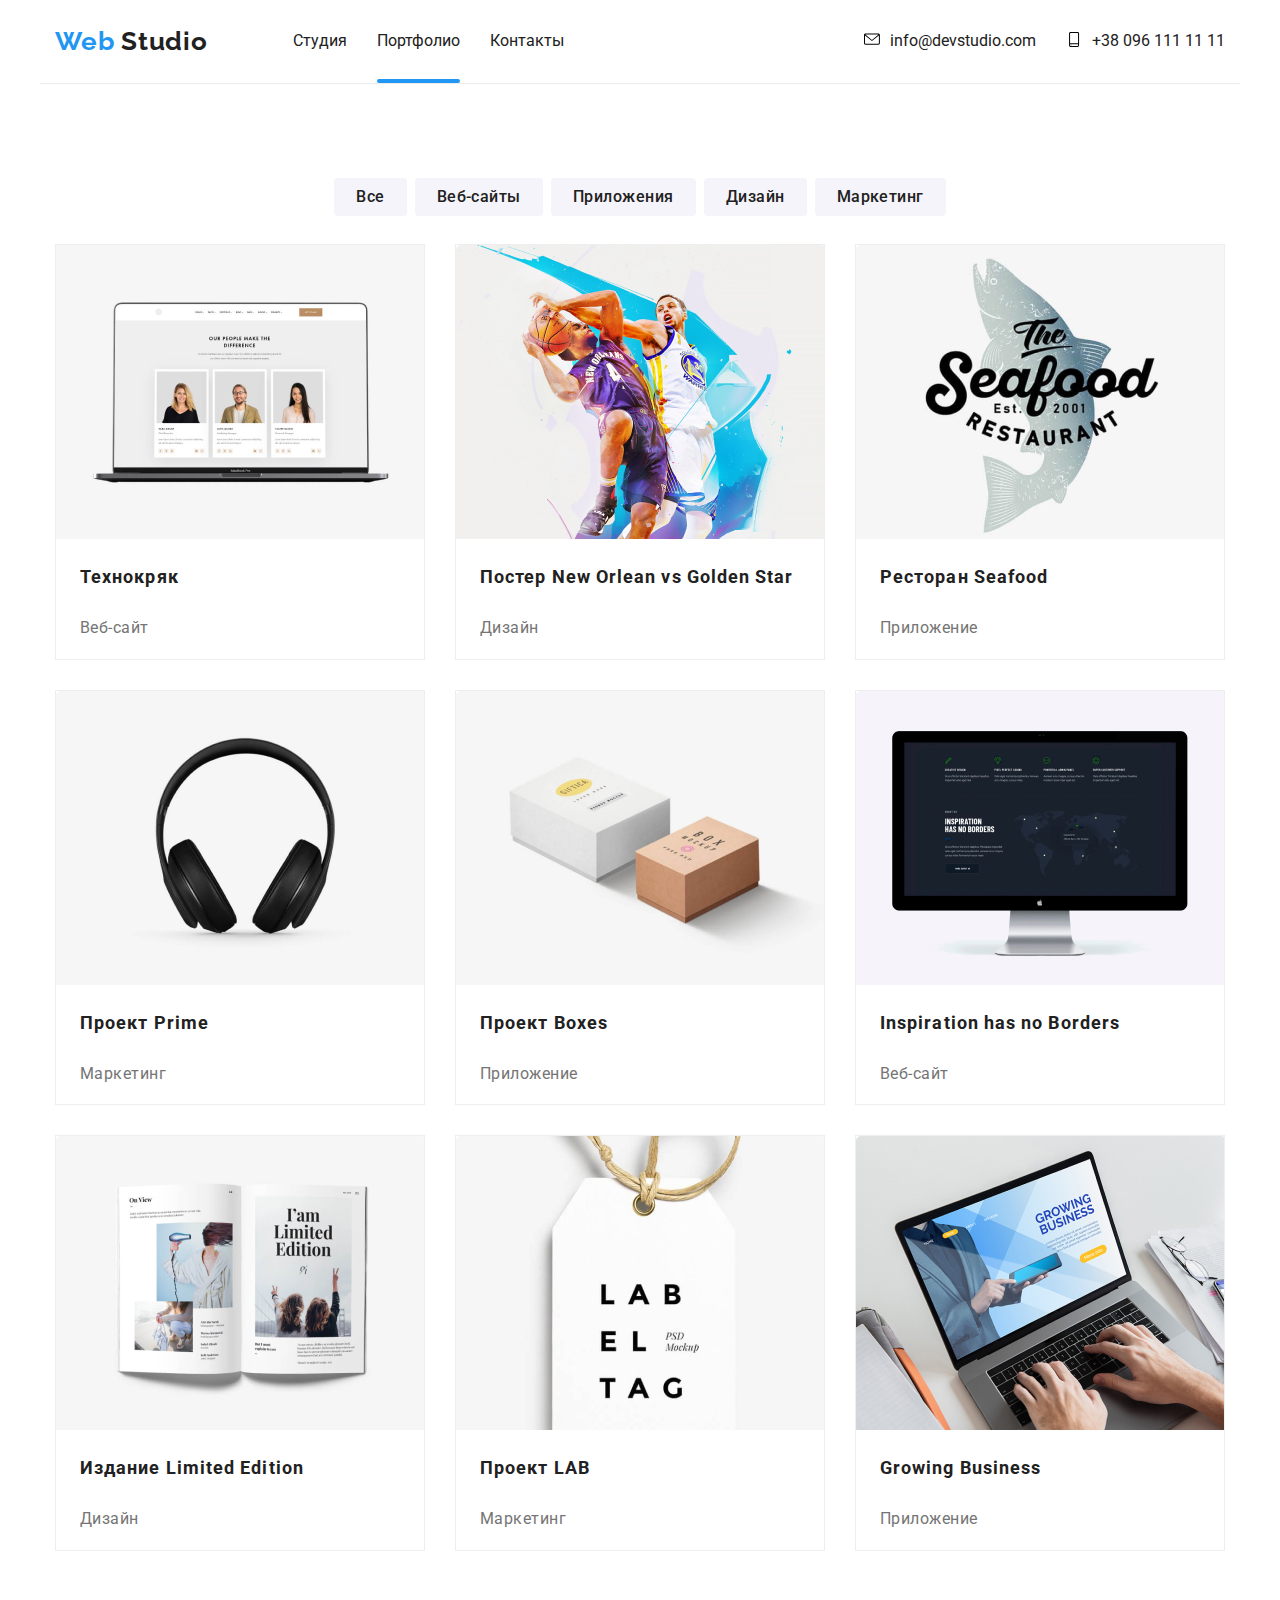
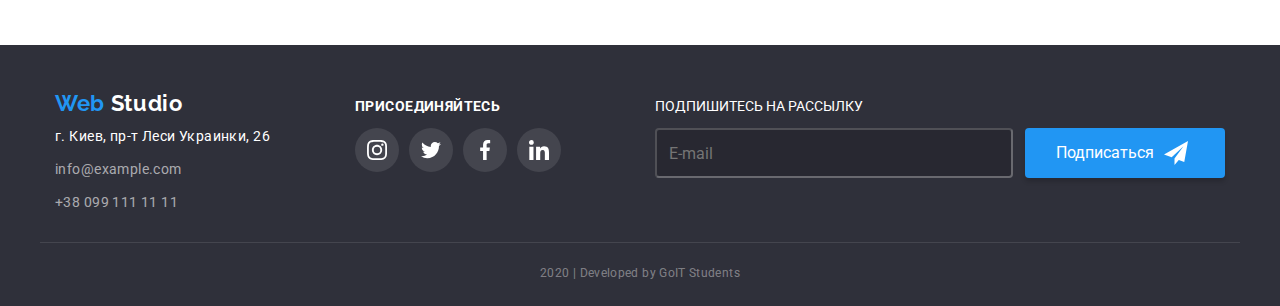
==== portfolio.html @ 6c9eb618 "дабавляет данные в репозиторий" ====
<!DOCTYPE html>
<html lang="en">
<head>
    <meta charset="UTF-8">
    <meta name="viewport" content="width=device-width, initial-scale=1.0">
    <title>web_studio.v.2</title>
    <link rel="stylesheet" href="https://cdnjs.cloudflare.com/ajax/libs/modern-normalize/0.6.0/modern-normalize.min.css">
    <link href="https://fonts.googleapis.com/css2?family=Raleway:wght@700&family=Roboto:wght@400;500;700&display=swap" rel="stylesheet">
    <link rel="stylesheet" href="./css/style.css">
</head>
<body class="page">

    <h1 class="killer-margin dn">portfolio</h1> <!--сделать невидимым, заголовок страницы-->
    <header class=" border content">
        <nav class="main-nav">
            <a class="logo" href="index.html">
                <p><span class="logo-color">Web</span> Studio</p>
            </a>

            <ul class="site-nav list">
                <li class="item"> <a class="link" href="./index.html">Студия</a> </li>
                <li class="item active"> <a class="link" href="./portfolio.html">Портфолио</a> </li>
                <li class="item"> <a class="link" href="">Контакты</a> </li>
            </ul>
            <address class="address-list">
                <ul class="list address-list">
                    <li class="item">
                        <a class="contacts link" href="mailto:info@devstudio.com">
                            <svg class="mail-icon"><use href="./img/symbol-defs2.svg#icon-mail"></use></svg>
                            info@devstudio.com</a>
                    </li>
                    <li class="item">
                        <a class="contacts link" href="tel:+380961111111">
                            <svg class="mail-icon"><use href="./img/symbol-defs2.svg#icon-phone"></use></svg>
                            +38 096 111 11 11</a>
                    </li>
                </ul>
            </address>
        
        </nav>  
    </header>

    <main>
        <!--блок ссылок 1-->
        <section class="content section-margin">
            <h2 class="dn">блок ссылок 1</h2> <!--сделать невидимым-->
            <div class="radio">
                <div class="radio-item">
                <input type="radio" class="radio-button" name="all" id="all">
                <label for="all" class="radio-label">Все</label>
                </div>
                <div class="radio-item">
                <input type="radio" class="radio-button" name="web-sites" id="web-sites">
                <label for="web-sites" class="radio-label">Веб-сайты</label>
                </div>
                <div class="radio-item">
                <input type="radio" class="radio-button" name="appendix" id="appendix">
                <label for="appendix" class="radio-label">Приложения</label>
                </div>
                <div class="radio-item">
                <input type="radio" class="radio-button" name="design" id="design">
                <label for="design" class="radio-label">Дизайн</label>
                </div>
                <div class="radio-item">
                <input type="radio" class="radio-button" name="marketing" id="marketing">
                <label for="marketing" class="radio-label">Маркетинг</label>
                </div>
            </div>
        </section>

        <section class="content projects">
            <h2 class="killer-margin">блок ссылок 2</h2>
            <ul class="list projects">
                <li class="card">
                    <a class="card-link link" href="">
                        <div class="projects-modal">
                            <img src="./img/img_hw2/tehno.jpg" alt="Технокряк">
                            <p class="card-text">Технокряк это современная площадка распространения коронавируса.
                            Компании используют эту платформу для цифрового шпионажа и атак
                            на защищённые сервера конкурентов</p>
                        </div>
                        <h3 class="projects-title">Технокряк</h3>
                        <p class="projects-item">Веб-сайт</p>
                
                    </a>
                                     
                </li>
                <li class="card">
                    <a class="card-link link" href="">
                        <div class="projects-modal">
                        <img src="./img/img_hw2/img.jpg" alt="Баскетбол">
                        <p class="card-text">Технокряк это современная площадка распространения коронавируса.
                            Компании используют эту платформу для цифрового шпионажа и атак
                            на защищённые сервера конкурентов</p> </div>
                        <h3 class="projects-title">Постер New Orlean vs Golden Star</h3>
                        <p class="projects-item">Дизайн</p>
                        
                    </a>
                </li>
                <li class="card">
                    <a class="card-link link" href="">
                        <div class="projects-modal">
                            <img src="./img/img_hw2/img1.jpg" alt="Ресторан_Seafood">
                            <p class="card-text">Технокряк это современная площадка распространения коронавируса.
                            Компании используют эту платформу для цифрового шпионажа и атак
                            на защищённые сервера конкурентов</p> 
                        </div>
                        <h3 class="projects-title">Ресторан Seafood</h3>
                        <p class="projects-item">Приложение</p>    
                    </a>
                </li>

                <li class="card">
                    <a class="card-link link" href="">
                        <div class="projects-modal">
                            <img src="./img/img_hw2/img2.jpg" alt="Наушники">
                            <p class="card-text">Технокряк это современная площадка распространения коронавируса.
                            Компании используют эту платформу для цифрового шпионажа и атак
                            на защищённые сервера конкурентов</p> 
                        </div>
                        <h3 class="projects-title">Проект Prime</h3>
                        <p class="projects-item">Маркетинг</p>
                    </a>
                </li>

                <li class="card">
                    <a class="card-link link" href="">
                        <div class="projects-modal">
                            <img src="./img/img_hw2/img3.jpg" alt="Коробки">
                            <p class="card-text">Технокряк это современная площадка распространения коронавируса.
                            Компании используют эту платформу для цифрового шпионажа и атак
                            на защищённые сервера конкурентов</p> 
                        </div>
                        <h3 class="projects-title">Проект Boxes</h3>
                        <p class="projects-item">Приложение</p>
                    </a>
                </li>

                <li class="card">
                    <a class="card-link link" href="">
                        <div class="projects-modal">
                        <img src="./img/img_hw2/img4.jpg" alt="Монитор">
                        <p class="card-text">Технокряк это современная площадка распространения коронавируса.
                            Компании используют эту платформу для цифрового шпионажа и атак
                            на защищённые сервера конкурентов</p> 
                        </div>
                        <h3 class="projects-title">Inspiration has no Borders</h3>
                        <p class="projects-item">Веб-сайт</p>
                    </a>
                </li>

                <li class="card">
                    <a class="card-link link" href="">
                        <div class="projects-modal">
                            <img src="./img/img_hw2/img5.jpg" alt="Журнал">
                            <p class="card-text">Технокряк это современная площадка распространения коронавируса.
                            Компании используют эту платформу для цифрового шпионажа и атак
                            на защищённые сервера конкурентов</p> 
                        </div>
                        <h3 class="projects-title">Издание Limited Edition</h3>
                        <p class="projects-item">Дизайн</p>
                    </a>
                </li>

                <li class="card">
                    <a class="card-link link" href="">
                        <div class="projects-modal">
                            <img src="./img/img_hw2/img6.jpg" alt="Лейба">
                            <p class="card-text">Технокряк это современная площадка распространения коронавируса.
                            Компании используют эту платформу для цифрового шпионажа и атак
                            на защищённые сервера конкурентов</p> 
                        </div>
                        <h3 class="projects-title">Проект LAB</h3>
                        <p class="projects-item">Маркетинг</p>
                    </a>
                </li>
                <li class="card">
                    <a class="card-link link" href="">
                        <div class="projects-modal">
                            <img src="./img/img_hw2/img7.jpg" alt="Ноутбук">
                            <p class="card-text">Технокряк это современная площадка распространения коронавируса.
                            Компании используют эту платформу для цифрового шпионажа и атак
                            на защищённые сервера конкурентов</p> 
                        </div>
                        <h3 class="projects-title">Growing Business</h3>
                        <p class="projects-item">Приложение</p>
                    </a>
                </li>
                
            </ul>
        </section>
    </main>

    <footer class="section-margin footer">
        <div class="content footer-contacts">
            <div class="column-one">
                <a class="footer-logo" href="index.html">
                    <p class="logo-margin"><span class="logo-color">Web</span> Studio</p>
                </a>
                <address class="footer-address tel-mail">
                    <p class="footer-address-item">г. Киев, пр-т Леси Украинки, 26</p>
                    <a class="link tel-mail-link" href="mailto:info@example.com" >info@example.com</a>
                    <a class="link tel-mail-link" href="tel:+380991111111">+38 099 111 11 11</a>
                </address>
            
            </div>
            <div class="column-two"> 
                <p class="connecting">присоединяйтесь</p>
                <ul class="social list">  
                    <li class="social-item"><a class="social-link" href="" aria-label="instagram">
                        <svg class="social-icon">
                        <use href="./img/symbol-defs2.svg#icon-instagram"></use>
                        </svg></a>
                    </li>
                    <li class="social-item"><a class="social-link" href="" aria-label="twitter">
                        <svg class="social-icon">
                        <use href="./img/symbol-defs2.svg#icon-twitter"></use>
                        </svg></a>
                    </li>
                    <li class="social-item"><a class="social-link" href="" aria-label="facebook">
                        <svg class="social-icon">
                        <use href="./img/symbol-defs2.svg#icon-facebook"></use>
                        </svg></a>
                    </li>
                    <li class="social-item"><a class="social-link" href="" aria-label="in">
                        <svg class="social-icon">
                        <use href="./img/symbol-defs2.svg#icon-linkedin"></use>
                        </svg></a>
                    </li>
                </ul>
            </div>
            <form class="form">
                <div class="form-field">
                    <p class="form-text">Подпишитесь на рассылку</p>
                        <div class="form-position">
                            <input type="email" placeholder="E-mail" class="form-input" name="email" id="email">
                            <button class="form-button" type="submit">Подписаться <svg class="button-icon"><use href="./img/symbol-defs-3.svg#icon-fly"></use></svg> </button>
                        </div>
                </div>
            </form>       
        </div>       
        <div class="content dev_border"><p class="developed">2020 | Developed by GoIT Students </p></div>
      
    </footer>
</body>
</html>
---- css/style.css ----
/* задаем стандартные цвета */
:root {
--primary-text-color: #212121;
--title-text-color: #757575;
--accent-color: #2196F3;
--white-color: #fff;
}
/* задаем цвет страницы базовый */
.page {
    background-color: #fff;
    font-family: 'Roboto', sans-serif;
    box-sizing: border-box;
}
.list {
    list-style: none;
    padding: 0;
    margin: 0;
    
}

.address-list {
    display: flex;
    margin-left: auto;
}



/* стилизуем логотип */
.logo {
    font-family: Raleway;
    font-weight: bold;
    font-size: 26px;
    line-height: 31px;
    letter-spacing: 0.03em;
    text-decoration: none;
    color: var(--primary-text-color);
}
.logo-portfolio {
    font-family: Raleway;
    font-weight: bold;
    font-size: 26px;
    line-height: 31px;
    letter-spacing: 0.03em;
    text-shadow:0px 4px 4px rgba(0, 0, 0, 0.25), 0px 4px 4px rgba(0, 0, 0, 0.25), 0px 4px 4px rgba(0, 0, 0, 0.25), 0px 4px 4px rgba(0, 0, 0, 0.25);
    color: var(--primary-text-color);
}

.logo-color {
    color: var(--accent-color);
}

.border {
    border-bottom: 1px solid #ECECEC;
}

/* стилизуем навигацию и контакты */
.site-nav {
    font-family: 'Roboto', sans-serif;
    display: flex;
    margin-left: 85px;
}
.site-nav .item {
    margin-left: auto;
    position: relative;
        
}

.active ::after {
content: '';
position: absolute;
bottom: 0;
left: 0;
height: 4px;
width: 100%;
background-color: var(--accent-color);
border-radius: 4px;
}

.site-nav .item:not(:last-child) {
    margin-right: 50px;
}
.site-nav .link {
    display: block;
    color: var(--primary-text-color);
    font-family: 'Roboto', sans-serif;
    padding-top: 32px;
    padding-bottom: 32px;
    
}

.list .item:not(:last-child) {
margin-right: 30px;
}

.main-nav {
    display: flex;
    align-items: center;  
}

.link {
    text-decoration: none;
   
}
.site-nav .link {
    transition-property: color;
    transition-duration: 250ms;
    transition-timing-function: cubic-bezier(0.4, 0, 0.2, 1);
}

.site-nav .link:hover, .site-nav .link:focus {
    color: var(--accent-color);
}

.mail-icon {
    width: 16px;
    height: 15px;
    margin-right: 10px;
    transition: fill 250ms cubic-bezier(0.4, 0, 0.2, 1);

}

.contacts {
    display: inline-flex;
    color: var(--primary-text-color);
    font-style: normal;
    transition: color 250ms cubic-bezier(0.4, 0, 0.2, 1);
}
.contacts:hover, .contacts :focus {
    color: var(--accent-color);
    fill: var(--accent-color);
}

.contacts:hover svg, .contacts:focus svg {
    fill: var(--accent-color);
}

.hero {
    width: 600px;
    padding: 200px 0px;
       
}
.hero-bgc {
    max-width: 1600px;
    max-height: 600px;
    margin-left: auto;
    margin-right: auto;
    background-repeat: no-repeat;
    background-position: center;
    background-image: linear-gradient(rgba(47, 48, 58, 0.8), rgba(47, 48, 58, 0.8)
    ), url(../img/hw4/hero.jpg);  
     
}


.hero-title {
    font-family: Roboto;
    font-weight: 900;
    font-size: 44px;
    line-height: 60px;
    text-align: center;
    letter-spacing: 0.06em;
    text-transform: uppercase;
    max-width: 696px;
    margin-left: auto;
    margin-right: auto;
    margin-bottom: 30px;
    margin-top: 0px;
    color: var(--white-color);
    

}
.button-link {
    display: block;
    font-family: Roboto;
    font-weight: bold;
    font-size: 16px;
    line-height: 30px;
    text-align: center;
    margin-left: auto;
    margin-right: auto;
    width: 200px;
    color: var(--white-color);
    background-color:var(--accent-color);
    border-radius: 4px;
    padding: 10px 32px;
}

.advantages {
    display: flex;
}

.advantages-item:not(:last-child) {
    margin-right: 30px;

}

.advantages-icon {
    width: 70px;
    height: 70px;
}

.work {
    display: flex;
}
.work-item:not(:last-child) {
margin-right: 30px;
}

.team {
    display: flex;
}

.team-item:not(:last-child) {
margin-right: 30px;
}

.team-item {
    box-shadow: 0px 2px 1px rgba(0, 0, 0, 0.2), 0px 1px 1px rgba(0, 0, 0, 0.14), 0px 1px 3px rgba(0, 0, 0, 0.12);
border-radius: 0px 0px 4px 4px;
}

.social {
    display: flex;
    justify-content: center;
}

.social-item {
    margin-bottom: 24px;
    width: 44px;
    height: 44px;
    
    
    
}
.social-link:hover, .social-link:focus {
    background-color: var(--accent-color);
    border-radius: 100px;
}

.social-link:hover svg, .social-link:focus svg {
    fill: #fff;
    }

.social-item + .social-item {
    margin-left: 10px;
}

 .social-link {
    display: block;
     width: 44px; 
     height: 44px; 
     padding: 12px;
    margin-bottom: 24px;
    border-radius: 100px;
    transition-property: background-color;
    transition-duration: 250ms;
    transition-timing-function: cubic-bezier(0.4, 0, 0.2, 1);
} 

.social-icon {
    width: 20px;
    height: 20px;
    fill: #AFB1B8;
    transition: fill 250ms cubic-bezier(0.4, 0, 0.2, 1);
     
}



.clients-icon1 {
    width: 44px;
    height: 49px;
    fill: #AFB1B8;
    transition: fill 250ms cubic-bezier(0.4, 0, 0.2, 1);
    }
 
.clients-icon2 {
    width: 40px;
    height: 52px;
    fill: #AFB1B8;
    transition: fill 250ms cubic-bezier(0.4, 0, 0.2, 1);
    }

.clients-icon3 {
    width: 41px;
    height: 43px;
    fill: #AFB1B8;
    transition: fill 250ms cubic-bezier(0.4, 0, 0.2, 1);
    }

.clients-icon4 {
    width: 80px;
    height: 42px;
    fill: #AFB1B8;
    transition: fill 250ms cubic-bezier(0.4, 0, 0.2, 1);
    }

.clients-icon5 {
    width: 59px;
    height: 47px;
    fill: #AFB1B8;
    transition: fill 250ms cubic-bezier(0.4, 0, 0.2, 1);
    }

.clients-icon6 {
    width: 89px;
    height: 46px;
    fill: #AFB1B8;
    transition: fill 250ms cubic-bezier(0.4, 0, 0.2, 1);
    }

    
.clients {
    display: flex;
    justify-content: space-between;
}

.clients-item {
    width: 170px;
    height: 90px;
      
}

.clients-link {
    display: inline-block;
    width: 170px;
    height: 90px;
    border-radius: 4px;
    border: solid #AFB1B8;
    border-width: 1px;
    text-align: center;
    padding: 19px 0px;
    transition: all 250ms cubic-bezier(0.4, 0, 0.2, 1);

}

.clients-link:hover svg, .clients-link:focus svg {
    fill: var(--accent-color);
    
}

.clients-link:hover, .clients-link:focus {
    border-color: var(--accent-color);
}
    
/* Подвал */

.footer .social-icon {
    fill: white;
}
.footer .social-item {
    background-color: rgba(255, 255, 255, 0.1);
    border-radius: 100px;
}
.footer .social-item:hover, .social-item:focus {
    background-color: var(--accent-color);
}

.section-title {
    font-family: Roboto;
    font-weight: bold;
    font-size: 14px;
    line-height: 16px;
    letter-spacing: 0.03em;
    text-transform: uppercase;
    color: var(--primary-text-color);
}
.section-item {
    font-family: Roboto;
    font-weight: normal;
    font-size: 14px;
    line-height: 24px;
    letter-spacing: 0.03em;
    color: var(--title-text-color);
    text-align: left;
    width: 270px;
}
.work-title {
    font-family: Roboto;
    font-weight: bold;
    font-size: 14px;
    line-height: 16px;
    letter-spacing: 0.03em;
    text-transform: uppercase;
    color: var(--white-color);
    position: absolute;
    margin-top: 0;
    margin-bottom: 0;
    bottom: 27px;
    left: 83px;
  
     
}

.work-img {
    position: relative;
}

.work-img::before {
    content: '';
    position: absolute;
    bottom: 0;
    left: 0;
    width: 370px;
    height: 70px;
    background-color: rgba(47, 48, 58, 0.8);
    
}

.work-item {
    position: relative;
}

.section-margin {
    margin-top: 94px;
}

.pict_position {
    width: 270px;
    height: 120px;
    padding: 25px 100px;
    background-color: #F5F4FA;
    border-radius: 4px;
}

.h2-title {     
    text-align: center;
    margin-bottom: 50px;
    margin-top: 0px;
}


.name {
    font-family: Roboto;
    font-weight: 500;
    font-size: 16px;
    line-height: 19px;
    text-align: center;
    letter-spacing: 0.03em;
    color: var(--primary-text-color);
}
.function {
    font-family: Roboto;
    font-weight: normal;
    font-size: 16px;
    line-height: 19px;
    text-align: center;
    letter-spacing: 0.03em;
    color: var(--title-text-color);
}


.footer-logo {
    font-size: 22px;
    line-height: 26px;
    font-family: Raleway;
    font-weight: bold;
    letter-spacing: 0.03em;
    text-decoration: none;
    color:var(--white-color);
    
}


.footer-address {
    font-family: Roboto;
    font-style: normal;
    font-weight: normal;
    font-size: 14px;
    line-height: 24px;
    letter-spacing: 0.03em;
    color: var(--white-color);
    }

.footer-address-item {
    margin-top: 8px;
    margin-bottom: 0;
}

.logo-margin {
    margin-bottom: 0;
    margin-top: 45px;
}

.tel-mail-link {
    margin-top: 9px;
}






.connecting {
    font-family: Roboto;
    font-style: normal;
    font-weight: bold;
    font-size: 14px;
    line-height: 16px;
    letter-spacing: 0.03em;
    text-transform: uppercase;
    color: var(--white-color);
    
}
.developed {
    font-family: Roboto;
    font-style: normal;
    font-weight: normal;
    font-size: 12px;
    line-height: 24px;
    text-align: center;
    letter-spacing: 0.03em;
    color: rgba(255, 255, 255, 0.4);
    margin-top: 0;
    margin-bottom: 0;
    
}

.dev_border {
    border-top: 1px solid rgba(255, 255, 255, 0.1);
    padding-top: 18px;
}



.content {
width: 1200px;
padding-left: 15px;
padding-right: 15px;
margin-right: auto;
margin-left: auto;
}

.footer {
    background-color: #2F303A;
    padding-bottom: 21px;
}

.footer-address .link {
color: rgba(255, 255, 255, 0.6);
}

.column-two {
  margin-right: 94px;  
}

.column-one {
    width: 231px;
    text-align: left;
    margin-right: 69px;
}
.form {
    text-align: right;
    
    
}
.form-text {
    display: flex;
    font-family: Roboto;
    font-style: Bold;
    font-size: 14px;
    line-height: 16px;
    text-align: Left;
    letter-spacing: 3%;
    text-transform: uppercase;
    color: var(--white-color);
    /* border: 1px solid #000000; */
    /* text-shadow: 0px 4px 4px rgba(0, 0, 0, 0.25); */
}

.form-field {
    display: block;

    
  
}
.form-input {
    width: 358px;
    height: 50px;
    margin-right: 12px;
    padding: 18px 12px;
    border-radius: 4px;
    border-color: rgba(255, 255, 255, 0.3);
    background-color: rgba(0, 0, 0, 0.15);
    color: var(--white-color);
}


    


.form-input:focus .form-label {
    transform: translateY(-5px) translateX(-10px);
}


.form button {
    padding: 10px 29px;
    background-color: var(--accent-color);
    border-radius: 4px;
    border-color: transparent;
    color: var(--white-color);
    box-shadow: 0px 4px 4px rgba(0, 0, 0, 0.15);

}

.footer-contacts {
    display: flex;
    justify-content: center;
    align-items: baseline;
    margin-bottom: 28px;
}
.tel-mail {
    display: flex;
    flex-direction: column;
    justify-content: baseline;
}


/* Портфолио */

.killer-margin {
    margin-top: 0;
    margin-bottom: 0;
    color: transparent;
}

.portfolio-nav {
    display: flex;
    justify-content: center;
    
}
/* 
.p-nav-item + .p-nav-item {
    margin-left: 8px;
} */

.projects {
    display: flex;
    flex-wrap: wrap;
}

.card {
    
    width: calc((100% - 60px) / 3);
    margin-right: 30px;
    border: 1px solid #EEEEEE;
    margin-bottom: 30px;
    display: block;
     
}

.card:hover, .card:focus {
    box-shadow: 0px 1px 4px rgba(0, 0, 0, 0.16), 0px 0px 4px rgba(0, 0, 0, 0.06), 0px 0px 4px rgba(0, 0, 0, 0.25);
    border-radius: 0px 6px 4px 4px;
}

.card-link {
    display: block;
    position: relative;
    
}

.card:nth-child(3n) {
    margin-right: 0;
}
.card:nth-last-child(-n + 3) {
    margin-bottom: 0;
}
.card-text {
    position: absolute;
    font-size: 18px;
    line-height: 1.55;
    color: var(--white-color);
    background: rgba(33, 150, 243, 0.9);
    padding-left: 24px;
    padding-right: 24px;
    padding-top: 63px;
    padding-bottom: 63px;
    height: 100%;
    width: 100%;
    margin: 0;
    top: 100%;
    /* left: 0; */
    /* display: block; */
    opacity: 0;
    transition: all 250ms cubic-bezier(0.4, 0, 0.2, 1);
    
}

.projects-modal:hover .card-text {
    transform: translateY(-100%) translateX(0);
    opacity: 1;
}

.card-link img {
    display: block;
}

.projects-modal {
    position: relative;
    overflow: hidden;
}

.projects-title {
    font-family: Roboto;
    font-style: normal;
    font-weight: bold;
    font-size: 18px;
    line-height: 2;
    letter-spacing: 0.06em;
    color: var(--primary-text-color);
    margin-top: 20px;
    text-align: left;
    padding-left: 24px;
    padding-right: 24px;

}
.projects-item {
    font-family: Roboto;
    font-style: normal;
    font-weight: normal;
    font-size: 16px;
    line-height: 1.87;
    letter-spacing: 0.03em;
    color: var(--title-text-color);
    
    padding-left: 24px;
    padding-right: 24px;
}

.dn{
    display: none;
}

/* Modal window  */

.backdrop {
    position: fixed;
    top: 0;
    left: 0;
    width: 100%;
    height: 100%;
    background-color: rgba(33, 33, 33, 0.2);
    transition: all 250ms cubic-bezier(0.4, 0, 0.2, 1);
}

.backdrop.is-hidden {
    opacity: 0;
    pointer-events: none;
    transition: all 250ms cubic-bezier(0.4, 0, 0.2, 1);
}

.modal {
    position: absolute;
    top: 50%;
    left: 50%;
    transform: translate(-50%, -50%);

    min-width: 528px;
    min-height: 581px;
    padding: 40px;
    border-radius: 4px;

    background-color: white;
    box-shadow: 0px 2px rgba(0, 0, 0, 0.2), 0px 1px rgba(0, 0, 0, 0.14), 0px 1px rgba(0, 0, 0, 0.12);

    
}

.agree-link {
    color: var(--accent-color);
    margin-left: 5px;
    
}

.modal-title {
    text-align: center;
    font-size: 20px;
    line-height: 23px;
    letter-spacing: 3%;
    margin-bottom: 30px;

}

.modal textarea {
    resize: none;
    height: 120px;
    width: 448px;
}

.modal-fild {
    position: relative;
    display: flex;
    flex-direction: column;
    margin-bottom: 28px;
}

.modal-input {
padding: 12px 42px;
border-radius: 4px;
border: 1px solid rgba(33, 33, 33, 0.2);
transition: 200ms ease border;
}

.modal-input:focus {
    outline: none;
    border-color: var(--accent-color);
}

.modal-comment {
    position: relative;
    display: flex;
    flex-direction: column;
    margin-bottom: 20px;
    font-family: inherit;
}

.modal-textarea {
    padding: 12px 16px;
    border-radius: 4px;
    border: 1px solid rgba(33, 33, 33, 0.2);
    transition: 200ms ease border;
}

.modal-textarea:focus {
    outline: none;
    border-color: var(--accent-color);
}

.checkbox-fild {
    text-align: center;
    margin-bottom: 30px;
    font-size: 14px;
    line-height: 24px;
    color: #757575;

}

.checkbox-fild, .checkbox-label {
    display: inline-flex;
    align-items: center;
}

.button-submit {
    display: block;
    font-family: Roboto;
    font-weight: bold;
    font-size: 16px;
    line-height: 30px;
    text-align: center;
    margin-left: auto;
    margin-right: auto;
    width: 200px;
    color: var(--white-color);
    background-color:var(--accent-color);
    border-radius: 4px;
    border-color: transparent;
    padding: 10px 32px;
    box-shadow: 0px 4px rgba(0, 0, 0, 0.15);
}

.modal-label {
    position: absolute;
    top: 50%;
    left: 42px;
    transform: translateY(-50%);
    font-size: 14px;
    line-height: 16px;
    color: #757575;
    letter-spacing: 0.01em;
    transition: 200ms ease all;

}

.modal-input:not(:placeholder-shown) + .modal-label,
.modal-input:focus + .modal-label {
    transform: translate(-26px, -40px);
    color: var(--accent-color);
}

.modal-icon {
    position: absolute;

    top: 50%;
    left: 16px;
    transform: translateY(-50%);

    width: 18px;
    height: 18px;
    
}

.modal-input:focus ~ .modal-icon {
    fill: var(--accent-color);
}

.comment-label {
    position: absolute;
    top: 12px;
    left: 16px;
    transform: translateY(-50%);
    font-size: 14px;
    line-height: 16px;
    color: #757575;
    letter-spacing: 0.01em;
    transition: 200ms ease all;
}

.modal-textarea:not(:placeholder-shown) + .comment-label,
.modal-textarea:focus + .comment-label {
    transform: translate(-5px, -33px);
    color: var(--accent-color);
}

.checkbox ~ .checkbox-label:before {
    content: '';
    display: block;
    width: 15px;
    height: 15px;
    border: 2px solid #212121;
    border-radius: 3px;
    margin-right: 8px;
}

.checkbox:checked ~ .checkbox-label:before {
    background-color: var(--accent-color);
    border-color: transparent;
    background-image: url(../img/galka.svg);
    background-size: 15px;
    background-position: center;
    background-repeat: no-repeat;
}

.checkbox {
    -webkit-appearance: none;
    -moz-appearance: none;
    appearance: none;
    position: absolute;
 
}

.button-close {
    position: absolute;
    top: 0;
    right: 0;
    width: 30px;
    height: 30px;
    background-image: url(../img/close.svg);
    background-color: #fff;
    border-radius: 100px;
    border-color: transparent;
    background-repeat: no-repeat;
    background-position: center;
    transform: translate(50%,-50%);
    box-shadow: 0px 2px 1px rgba(0, 0, 0, 0.2), 0px 1px 1px rgba(0, 0, 0, 0.14), 0px 1px 3px rgba(0, 0, 0, 0.12);;
}

.button-icon {
    fill: var(--white-color);
    width: 24px;
    height: 24px;
    margin-left: 10px;
    
}

.form-position {
    display: flex;
    
}

.form-button {
    display: inline-flex;
    align-items: center;
    width: 200px;
    height: 50px;
    
}

.radio {
    display: flex;
    justify-content: center;
}

.radio-button {
    -webkit-appearance: none;
    -moz-appearance: none;
    appearance: none;
    position: absolute;
}

.radio-item {
    font-family: Roboto;
    font-style: normal;
    font-weight: 500;
    font-size: 16px;
    line-height: 26px;
    text-align: center;
    letter-spacing: 0.03em;
    color: var(--primary-text-color);
    background-color: #F5F4FA;
    border-radius: 4px;
    border: transparent;
    padding: 6px 22px;
    height: 38px;
    transition: all 250ms cubic-bezier(0.4, 0, 0.2, 1);
}

.radio-item + .radio-item {
    margin-left: 8px;
}

.radio-item:hover, .radio-item:focus {
    background-color: var(--accent-color);
    color: var(--white-color);
}
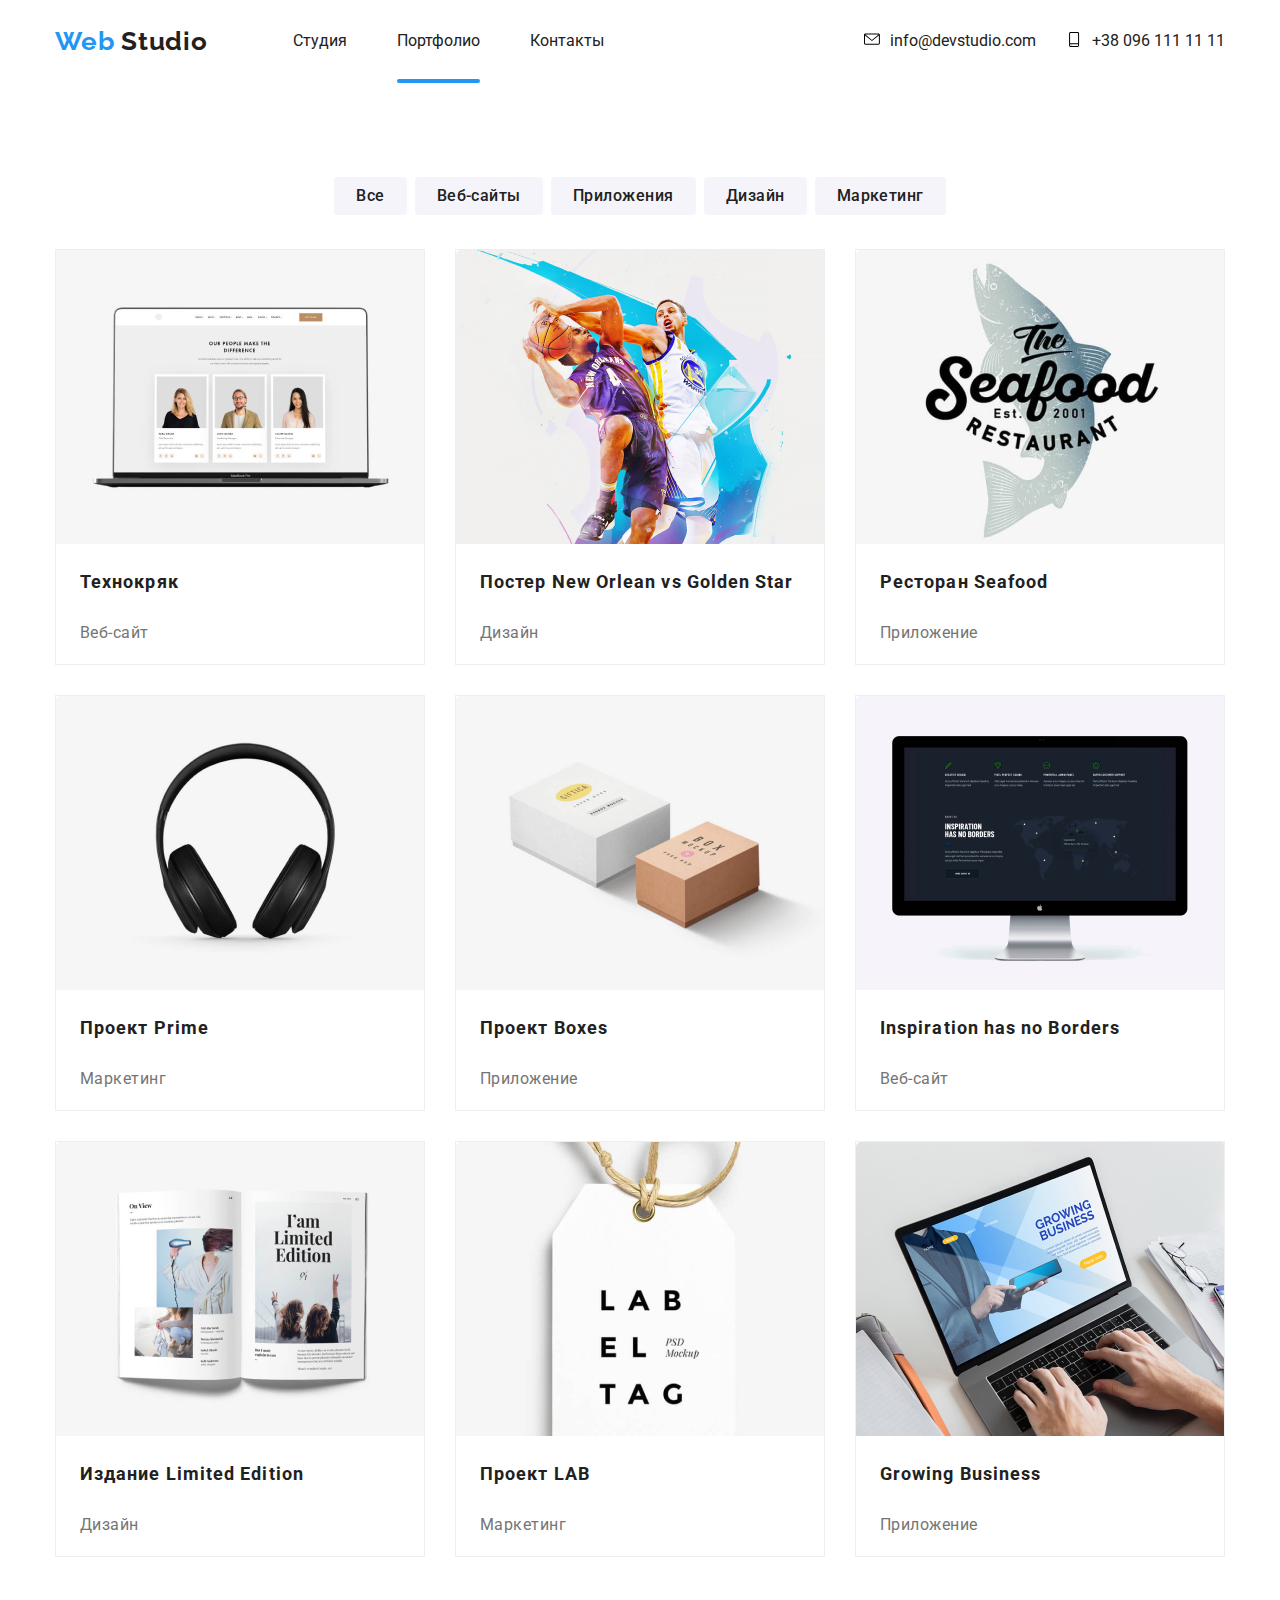
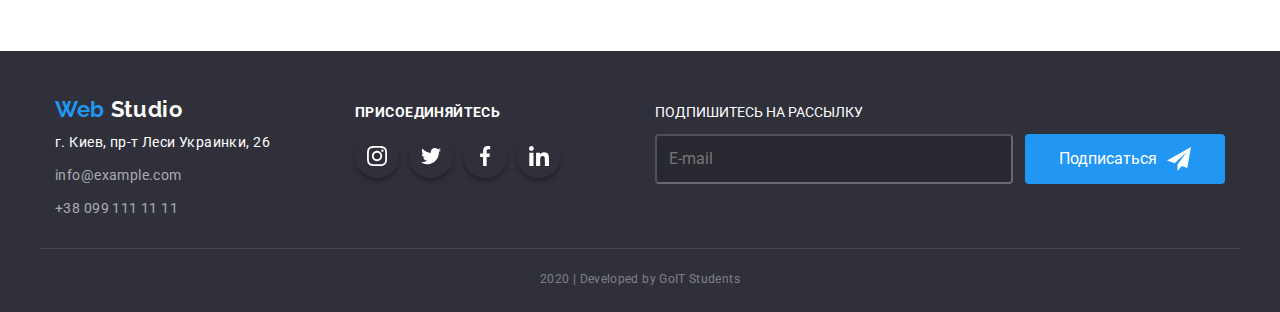
==== commit d88d1879: "оформляет портфолио" ====
--- a/portfolio.html
+++ b/portfolio.html
@@ -6,7 +6,7 @@
     <title>web_studio.v.2</title>
     <link rel="stylesheet" href="https://cdnjs.cloudflare.com/ajax/libs/modern-normalize/0.6.0/modern-normalize.min.css">
     <link href="https://fonts.googleapis.com/css2?family=Raleway:wght@700&family=Roboto:wght@400;500;700&display=swap" rel="stylesheet">
-    <link rel="stylesheet" href="./css/style.css">
+    <link rel="stylesheet" href="./css/main.min.css">
 </head>
 <body class="page">
 
--- a/css/main.min.css
+++ b/css/main.min.css
@@ -0,0 +1,7 @@
+/*! modern-normalize v0.7.0 | MIT License | https://github.com/sindresorhus/modern-normalize */*,*::before,*::after{-webkit-box-sizing:border-box;box-sizing:border-box}:root{-moz-tab-size:4;-o-tab-size:4;tab-size:4}html{line-height:1.15;-webkit-text-size-adjust:100%}body{margin:0}body{font-family:system-ui,-apple-system,"Segoe UI",Roboto,Helvetica,Arial,sans-serif,"Apple Color Emoji","Segoe UI Emoji"}hr{height:0}abbr[title]{-webkit-text-decoration:underline dotted;text-decoration:underline dotted}b,strong{font-weight:bolder}code,kbd,samp,pre{font-family:ui-monospace,+ SFMono-Regular,+ Consolas,+ 'Liberation Mono',+ Menlo,+ monospace;font-size:1em}small{font-size:80%}sub,sup{font-size:75%;line-height:0;position:relative;vertical-align:baseline}sub{bottom:-0.25em}sup{top:-0.5em}button,input,optgroup,select,textarea{font-family:inherit;font-size:100%;line-height:1.15;margin:0}button,select{text-transform:none}button,[type='button'],[type='reset'],[type='submit']{-webkit-appearance:button}button::-moz-focus-inner,[type='button']::-moz-focus-inner,[type='reset']::-moz-focus-inner,[type='submit']::-moz-focus-inner{border-style:none;padding:0}button:-moz-focusring,[type='button']:-moz-focusring,[type='reset']:-moz-focusring,[type='submit']:-moz-focusring{outline:1px dotted ButtonText}legend{padding:0}progress{vertical-align:baseline}[type='number']::-webkit-inner-spin-button,[type='number']::-webkit-outer-spin-button{height:auto}[type='search']{-webkit-appearance:textfield;outline-offset:-2px}[type='search']::-webkit-search-decoration{-webkit-appearance:none}::-webkit-file-upload-button{-webkit-appearance:button;font:inherit}summary{display:list-item}.page{background-color:#fff;font-family:"Roboto",sans-serif;-webkit-box-sizing:border-box;box-sizing:border-box}.list{list-style:none;padding:0;margin:0}.link{text-decoration:none}.logo{font-family:Raleway;font-weight:bold;font-size:26px;line-height:31px;letter-spacing:0.03em;text-decoration:none;color:#212121}.logo-color{color:#2196F3}.content{width:1200px;padding-left:15px;padding-right:15px;margin-right:auto;margin-left:auto}.main-nav{display:-webkit-box;display:-ms-flexbox;display:flex;-webkit-box-align:center;-ms-flex-align:center;align-items:center}.site-nav{display:-webkit-box;display:-ms-flexbox;display:flex;margin-left:85px;font-family:"Roboto",sans-serif}.site-nav .item{margin-left:auto;position:relative}.site-nav .active::after{content:'';position:absolute;bottom:0;left:0;height:4px;width:100%;background-color:#2196F3;border-radius:4px}.site-nav .item:not(:last-child){margin-right:50px}.site-nav .link{display:block;color:#212121;font-family:"Roboto",sans-serif;padding-top:32px;padding-bottom:32px;-webkit-transition-property:color;transition-property:color;-webkit-transition-duration:250ms;transition-duration:250ms;-webkit-transition-timing-function:cubic-bezier(0.4, 0, 0.2, 1);transition-timing-function:cubic-bezier(0.4, 0, 0.2, 1)}.site-nav .link:hover,.site-nav .link:focus{color:#2196F3}.address-list{display:-webkit-box;display:-ms-flexbox;display:flex;margin-left:auto}.address-list .item:not(:last-child){margin-right:30px}.address-list .contacts{display:-webkit-inline-box;display:-ms-inline-flexbox;display:inline-flex;color:#212121;font-style:normal;-webkit-transition:color 250ms cubic-bezier(0.4, 0, 0.2, 1);transition:color 250ms cubic-bezier(0.4, 0, 0.2, 1)}.address-list .contacts:hover,.address-list .contacts:focus{color:#2196F3;fill:#2196F3}.address-list .contacts:hover svg,.address-list .contacts:focus svg{fill:#2196F3}.address-list .mail-icon{width:16px;height:15px;margin-right:10px;-webkit-transition:fill 250ms cubic-bezier(0.4, 0, 0.2, 1);transition:fill 250ms cubic-bezier(0.4, 0, 0.2, 1)}.hero-bgc{max-width:1600px;max-height:600px;margin-left:auto;margin-right:auto;background-repeat:no-repeat;background-position:center;background-image:-webkit-gradient(linear, left top, left bottom, from(rgba(47,48,58,0.8)), to(rgba(47,48,58,0.8))),url(../img/hw4/hero.jpg);background-image:linear-gradient(rgba(47,48,58,0.8), rgba(47,48,58,0.8)),url(../img/hw4/hero.jpg)}.hero-bgc .hero{width:600px;padding:200px 0px}.hero-bgc .hero .hero-title{font-family:Roboto;font-weight:900;font-size:44px;line-height:60px;text-align:center;letter-spacing:0.05em;text-transform:uppercase;max-width:696px;margin-left:auto;margin-right:auto;margin-bottom:30px;margin-top:0px;color:#fff}.hero-bgc .hero .button-submit{display:block;font-family:Roboto;font-weight:bold;font-size:16px;line-height:30px;text-align:center;margin-left:auto;margin-right:auto;width:200px;color:#fff;background-color:#2196F3;border-radius:4px;border-color:transparent;padding:10px 32px;-webkit-box-shadow:0px 4px rgba(0,0,0,0.15);box-shadow:0px 4px rgba(0,0,0,0.15)}.killer-margin{display:none}.advantages{display:-webkit-box;display:-ms-flexbox;display:flex}.advantages .advantages-item:not(:last-child){margin-right:30px}.advantages .pict_position{width:270px;height:120px;padding:25px 100px;background-color:#F5F4FA;border-radius:4px}.advantages .pict_position .advantages-icon{width:70px;height:70px}.advantages .section-title{font-family:Roboto;font-weight:bold;font-size:14px;line-height:16px;letter-spacing:0.03em;text-transform:uppercase;color:#212121}.advantages .section-item{font-family:Roboto;font-weight:normal;font-size:14px;line-height:24px;letter-spacing:0.03em;color:#757575;text-align:left;width:270px}.section-margin{margin-top:94px}.work{display:-webkit-box;display:-ms-flexbox;display:flex}.work .work-item{position:relative}.work .work-item:not(:last-child){margin-right:30px}.work .work-img{position:relative}.work .work-img::before{content:'';position:absolute;bottom:0;left:0;width:370px;height:70px;background-color:rgba(47,48,58,0.8)}.h2-title{text-align:center;margin-bottom:50px;margin-top:0px}.team{display:-webkit-box;display:-ms-flexbox;display:flex}.team .team-item{-webkit-box-shadow:0px 2px 1px rgba(0,0,0,0.2),0px 1px 1px rgba(0,0,0,0.14),0px 1px 3px rgba(0,0,0,0.12);box-shadow:0px 2px 1px rgba(0,0,0,0.2),0px 1px 1px rgba(0,0,0,0.14),0px 1px 3px rgba(0,0,0,0.12);border-radius:0px 0px 4px 4px}.team .team-item:not(:last-child){margin-right:30px}.team .name{font-family:"Roboto",sans-serif;font-weight:500;font-size:16px;line-height:19px;text-align:center;letter-spacing:0.03em;color:#212121}.team .function{font-family:"Roboto",sans-serif;font-weight:normal;font-size:16px;line-height:19px;text-align:center;letter-spacing:0.03em;color:#757575}.team .social{display:-webkit-box;display:-ms-flexbox;display:flex;-webkit-box-pack:center;-ms-flex-pack:center;justify-content:center}.team .social-item{margin-bottom:24px;width:44px;height:44px}.team .social-item+.team .social-item{margin-left:10px}.team .social-link{display:block;width:44px;height:44px;padding:12px;margin-bottom:24px;border-radius:100px;-webkit-transition-property:background-color;transition-property:background-color;-webkit-transition-duration:250ms;transition-duration:250ms;-webkit-transition-timing-function:cubic-bezier(0.4, 0, 0.2, 1);transition-timing-function:cubic-bezier(0.4, 0, 0.2, 1)}.team .social-link:hover,.team .social-link:focus{background-color:#2196F3;border-radius:100px}.team .social-link:hover svg,.team .social-link:focus svg{fill:#fff}.team .social-icon{width:20px;height:20px;fill:#AFB1B8;-webkit-transition:fill 250ms cubic-bezier(0.4, 0, 0.2, 1);transition:fill 250ms cubic-bezier(0.4, 0, 0.2, 1)}.clients{display:-webkit-box;display:-ms-flexbox;display:flex;-webkit-box-pack:justify;-ms-flex-pack:justify;justify-content:space-between}.clients-item{width:170px;height:90px}.clients-link{display:inline-block;width:170px;height:90px;border-radius:4px;border:solid #AFB1B8;border-width:1px;text-align:center;padding:19px 0px;-webkit-transition:all 250ms cubic-bezier(0.4, 0, 0.2, 1);transition:all 250ms cubic-bezier(0.4, 0, 0.2, 1)}.clients-link:hover svg,.clients-link:focus svg{fill:#2196F3}.clients-link:hover,.clients-link:focus{border-color:#2196F3}.clients-icon1{width:44px;height:49px;fill:#AFB1B8;-webkit-transition:fill 250ms cubic-bezier(0.4, 0, 0.2, 1);transition:fill 250ms cubic-bezier(0.4, 0, 0.2, 1)}.clients-icon2{width:40px;height:52px;fill:#AFB1B8;-webkit-transition:fill 250ms cubic-bezier(0.4, 0, 0.2, 1);transition:fill 250ms cubic-bezier(0.4, 0, 0.2, 1)}.clients-icon3{width:41px;height:43px;fill:#AFB1B8;-webkit-transition:fill 250ms cubic-bezier(0.4, 0, 0.2, 1);transition:fill 250ms cubic-bezier(0.4, 0, 0.2, 1)}.clients-icon4{width:80px;height:42px;fill:#AFB1B8;-webkit-transition:fill 250ms cubic-bezier(0.4, 0, 0.2, 1);transition:fill 250ms cubic-bezier(0.4, 0, 0.2, 1)}.clients-icon5{width:59px;height:47px;fill:#AFB1B8;-webkit-transition:fill 250ms cubic-bezier(0.4, 0, 0.2, 1);transition:fill 250ms cubic-bezier(0.4, 0, 0.2, 1)}.clients-icon6{width:89px;height:46px;fill:#AFB1B8;-webkit-transition:fill 250ms cubic-bezier(0.4, 0, 0.2, 1);transition:fill 250ms cubic-bezier(0.4, 0, 0.2, 1)}.footer{background-color:#2F303A;padding-bottom:21px}.footer-contacts{display:-webkit-box;display:-ms-flexbox;display:flex;-webkit-box-pack:center;-ms-flex-pack:center;justify-content:center;-webkit-box-align:baseline;-ms-flex-align:baseline;align-items:baseline;margin-bottom:28px}.column-one{width:231px;text-align:left;margin-right:69px}.column-one .footer-logo{font-size:22px;line-height:26px;font-family:Raleway;font-weight:bold;letter-spacing:0.03em;text-decoration:none;color:#fff}.column-one .logo-margin{margin-bottom:0;margin-top:45px}.column-one .logo-color{color:.column-one .logo-color accent-color}.footer-address{font-family:"Roboto",sans-serif;font-style:normal;font-weight:normal;font-size:14px;line-height:24px;letter-spacing:0.03em;color:#fff}.tel-mail{display:-webkit-box;display:-ms-flexbox;display:flex;-webkit-box-orient:vertical;-webkit-box-direction:normal;-ms-flex-direction:column;flex-direction:column;-webkit-box-pack:baseline;-ms-flex-pack:baseline;justify-content:baseline}.footer-address-item{margin-top:8px;margin-bottom:0}.tel-mail-link{margin-top:9px;color:rgba(255,255,255,0.6)}.column-two{margin-right:94px}.column-two .connecting{font-family:"Roboto",sans-serif;font-style:normal;font-weight:bold;font-size:14px;line-height:16px;letter-spacing:0.03em;text-transform:uppercase;color:#fff}.column-two .social{display:-webkit-box;display:-ms-flexbox;display:flex;-webkit-box-pack:center;-ms-flex-pack:center;justify-content:center}.column-two .social-item{margin-bottom:24px;width:44px;height:44px}.column-two .social-item+.social-item{margin-left:10px}.column-two .social-link{display:block;width:44px;height:44px;padding:12px;margin-bottom:24px;border-radius:100px;-webkit-box-shadow:0px 4px 4px rgba(0,0,0,0.25);box-shadow:0px 4px 4px rgba(0,0,0,0.25);-webkit-transition-property:background-color;transition-property:background-color;-webkit-transition-duration:250ms;transition-duration:250ms;-webkit-transition-timing-function:cubic-bezier(0.4, 0, 0.2, 1);transition-timing-function:cubic-bezier(0.4, 0, 0.2, 1)}.column-two .social-link:hover,.column-two .social-link:focus{background-color:#2196F3;border-radius:100px}.column-two .social-icon{width:20px;height:20px;fill:#fff;-webkit-transition:fill 250ms cubic-bezier(0.4, 0, 0.2, 1);transition:fill 250ms cubic-bezier(0.4, 0, 0.2, 1)}.form{text-align:right}.form-field{display:block}.form-text{display:-webkit-box;display:-ms-flexbox;display:flex;font-family:"Roboto",sans-serif;font-style:Bold;font-size:14px;line-height:16px;text-align:Left;letter-spacing:3%;text-transform:uppercase;color:#fff}.form-position{display:-webkit-box;display:-ms-flexbox;display:flex}.form-input{width:358px;height:50px;margin-right:12px;padding:18px 12px;border-radius:4px;border-color:rgba(255,255,255,0.3);background-color:rgba(0,0,0,0.15);color:#fff}.form-input:focus .form-label{-webkit-transform:translateY(-5px) translateX(-10px);transform:translateY(-5px) translateX(-10px)}.form-button{display:-webkit-inline-box;display:-ms-inline-flexbox;display:inline-flex;-webkit-box-align:center;-ms-flex-align:center;align-items:center;width:200px;height:50px;background-color:#2196F3;color:#fff;border-radius:4px;border-color:transparent;text-align:center;padding:10px 32px}.button-icon{fill:#fff;width:24px;height:24px;margin-left:10px}.developed{font-family:"Roboto",sans-serif;font-style:normal;font-weight:normal;font-size:12px;line-height:24px;text-align:center;letter-spacing:0.03em;color:rgba(255,255,255,0.4);margin-top:0;margin-bottom:0}.dev_border{border-top:1px solid rgba(255,255,255,0.1);padding-top:18px}.backdrop{position:fixed;top:0;left:0;width:100%;height:100%;background-color:rgba(33,33,33,0.2);-webkit-transition:all 250ms cubic-bezier(0.4, 0, 0.2, 1);transition:all 250ms cubic-bezier(0.4, 0, 0.2, 1)}.backdrop.is-hidden{opacity:0;pointer-events:none;-webkit-transition:all 250ms cubic-bezier(0.4, 0, 0.2, 1);transition:all 250ms cubic-bezier(0.4, 0, 0.2, 1)}.modal{position:absolute;top:50%;left:50%;-webkit-transform:translate(-50%, -50%);transform:translate(-50%, -50%);min-width:528px;min-height:581px;padding:40px;border-radius:4px;background-color:white;-webkit-box-shadow:0px 2px rgba(0,0,0,0.2),0px 1px rgba(0,0,0,0.14),0px 1px rgba(0,0,0,0.12);box-shadow:0px 2px rgba(0,0,0,0.2),0px 1px rgba(0,0,0,0.14),0px 1px rgba(0,0,0,0.12)}.modal-title{text-align:center;font-size:20px;line-height:23px;letter-spacing:3%;margin-bottom:30px}.modal-fild{position:relative;display:-webkit-box;display:-ms-flexbox;display:flex;-webkit-box-orient:vertical;-webkit-box-direction:normal;-ms-flex-direction:column;flex-direction:column;margin-bottom:28px}.modal-input{padding:12px 42px;border-radius:4px;border:1px solid rgba(33,33,33,0.2);-webkit-transition:200ms ease border;transition:200ms ease border}.modal-input:focus{outline:none;border-color:#2196F3}.modal-label{position:absolute;top:50%;left:42px;-webkit-transform:translateY(-50%);transform:translateY(-50%);font-size:14px;line-height:16px;color:#757575;letter-spacing:0.01em;-webkit-transition:200ms ease all;transition:200ms ease all}.modal-input:not(:placeholder-shown)+.modal-label,.modal-input:focus+.modal-label{-webkit-transform:translate(-26px, -40px);transform:translate(-26px, -40px);color:#2196F3}.modal-icon{position:absolute;top:50%;left:16px;-webkit-transform:translateY(-50%);transform:translateY(-50%);width:18px;height:18px}.modal-input:focus ~ .modal-icon{fill:#2196F3}.modal-comment{position:relative;display:-webkit-box;display:-ms-flexbox;display:flex;-webkit-box-orient:vertical;-webkit-box-direction:normal;-ms-flex-direction:column;flex-direction:column;margin-bottom:20px;font-family:inherit}.comment-label{position:absolute;top:12px;left:16px;-webkit-transform:translateY(-50%);transform:translateY(-50%);font-size:14px;line-height:16px;color:#757575;letter-spacing:0.01em;-webkit-transition:200ms ease all;transition:200ms ease all}.modal-textarea{padding:12px 16px;border-radius:4px;border:1px solid rgba(33,33,33,0.2);-webkit-transition:200ms ease border;transition:200ms ease border}.modal-textarea:not(:placeholder-shown)+.comment-label,.modal-textarea:focus+.comment-label{-webkit-transform:translate(-5px, -33px);transform:translate(-5px, -33px);color:#2196F3}.checkbox{-webkit-appearance:none;-moz-appearance:none;appearance:none;position:absolute}.checkbox-fild{text-align:center;margin-bottom:30px;font-size:14px;line-height:24px;color:#757575}.checkbox-fild,.checkbox-label{display:-webkit-inline-box;display:-ms-inline-flexbox;display:inline-flex;-webkit-box-align:center;-ms-flex-align:center;align-items:center}.checkbox ~ .checkbox-label:before{content:'';display:block;width:15px;height:15px;border:2px solid #212121;border-radius:3px;margin-right:8px}.checkbox:checked ~ .checkbox-label:before{background-color:#2196F3;border-color:transparent;background-image:url(../img/galka.svg);background-size:15px;background-position:center;background-repeat:no-repeat}.agree-link{color:#2196F3;margin-left:5px}.button-submit{display:block;font-family:#757575;font-weight:bold;font-size:16px;line-height:30px;text-align:center;margin-left:auto;margin-right:auto;width:200px;color:#fff;background-color:#2196F3;border-radius:4px;border-color:transparent;padding:10px 32px;-webkit-box-shadow:0px 4px rgba(0,0,0,0.15);box-shadow:0px 4px rgba(0,0,0,0.15)}.button-close{position:absolute;top:0;right:0;width:30px;height:30px;background-image:url(../img/close.svg);background-color:#fff;border-radius:100px;border-color:transparent;background-repeat:no-repeat;background-position:center;-webkit-transform:translate(50%, -50%);transform:translate(50%, -50%);-webkit-box-shadow:0px 2px 1px rgba(0,0,0,0.2),0px 1px 1px rgba(0,0,0,0.14),0px 1px 3px rgba(0,0,0,0.12);box-shadow:0px 2px 1px rgba(0,0,0,0.2),0px 1px 1px rgba(0,0,0,0.14),0px 1px 3px rgba(0,0,0,0.12)}.is-hidden{opacity:0;pointer-events:none;-webkit-transition:all 250ms cubic-bezier(0.4, 0, 0.2, 1);transition:all 250ms cubic-bezier(0.4, 0, 0.2, 1)}.radio{display:-webkit-box;display:-ms-flexbox;display:flex;-webkit-box-pack:center;-ms-flex-pack:center;justify-content:center;margin-bottom:34px}.radio-button{-webkit-appearance:none;-moz-appearance:none;appearance:none;position:absolute}.radio-item{font-family:#757575;font-style:normal;font-weight:500;font-size:16px;line-height:26px;text-align:center;letter-spacing:0.03em;color:#212121;background-color:#F5F4FA;border-radius:4px;border:transparent;padding:6px 22px;height:38px;-webkit-transition:all 250ms cubic-bezier(0.4, 0, 0.2, 1);transition:all 250ms cubic-bezier(0.4, 0, 0.2, 1)}.radio-item+.radio-item{margin-left:8px}.radio-item:hover,.radio-item:focus{background-color:#2196F3;color:#fff}.dn{display:none}.projects{display:-webkit-box;display:-ms-flexbox;display:flex;-ms-flex-wrap:wrap;flex-wrap:wrap}.card{width:calc((100% - 60px) / 3);margin-right:30px;border:1px solid #EEEEEE;margin-bottom:30px;display:block}.card:hover,.card:focus{-webkit-box-shadow:0px 1px 4px rgba(0,0,0,0.16),0px 0px 4px rgba(0,0,0,0.06),0px 0px 4px rgba(0,0,0,0.25);box-shadow:0px 1px 4px rgba(0,0,0,0.16),0px 0px 4px rgba(0,0,0,0.06),0px 0px 4px rgba(0,0,0,0.25);border-radius:0px 6px 4px 4px}.card:nth-child(3n){margin-right:0}.card:nth-last-child(-n+3){margin-bottom:0}.card-link{display:block;position:relative}.card-link img{display:block}.projects-modal{position:relative;overflow:hidden}.projects-modal:hover .card-text{-webkit-transform:translateY(-100%) translateX(0);transform:translateY(-100%) translateX(0);opacity:1}.card-text{position:absolute;font-size:18px;line-height:1.55;color:#fff;background:rgba(33,150,243,0.9);padding-left:24px;padding-right:24px;padding-top:63px;padding-bottom:63px;height:100%;width:100%;margin:0;top:100%;opacity:0;-webkit-transition:all 250ms cubic-bezier(0.4, 0, 0.2, 1);transition:all 250ms cubic-bezier(0.4, 0, 0.2, 1)}.projects-title{font-family:#757575;font-style:normal;font-weight:bold;font-size:18px;line-height:2;letter-spacing:0.06em;color:#212121;margin-top:20px;text-align:left;padding-left:24px;padding-right:24px}.projects-item{font-family:#757575;font-style:normal;font-weight:normal;font-size:16px;line-height:1.87;letter-spacing:0.03em;color:#757575;padding-left:24px;padding-right:24px}
+/*# sourceMappingURL=main.min.css.map */